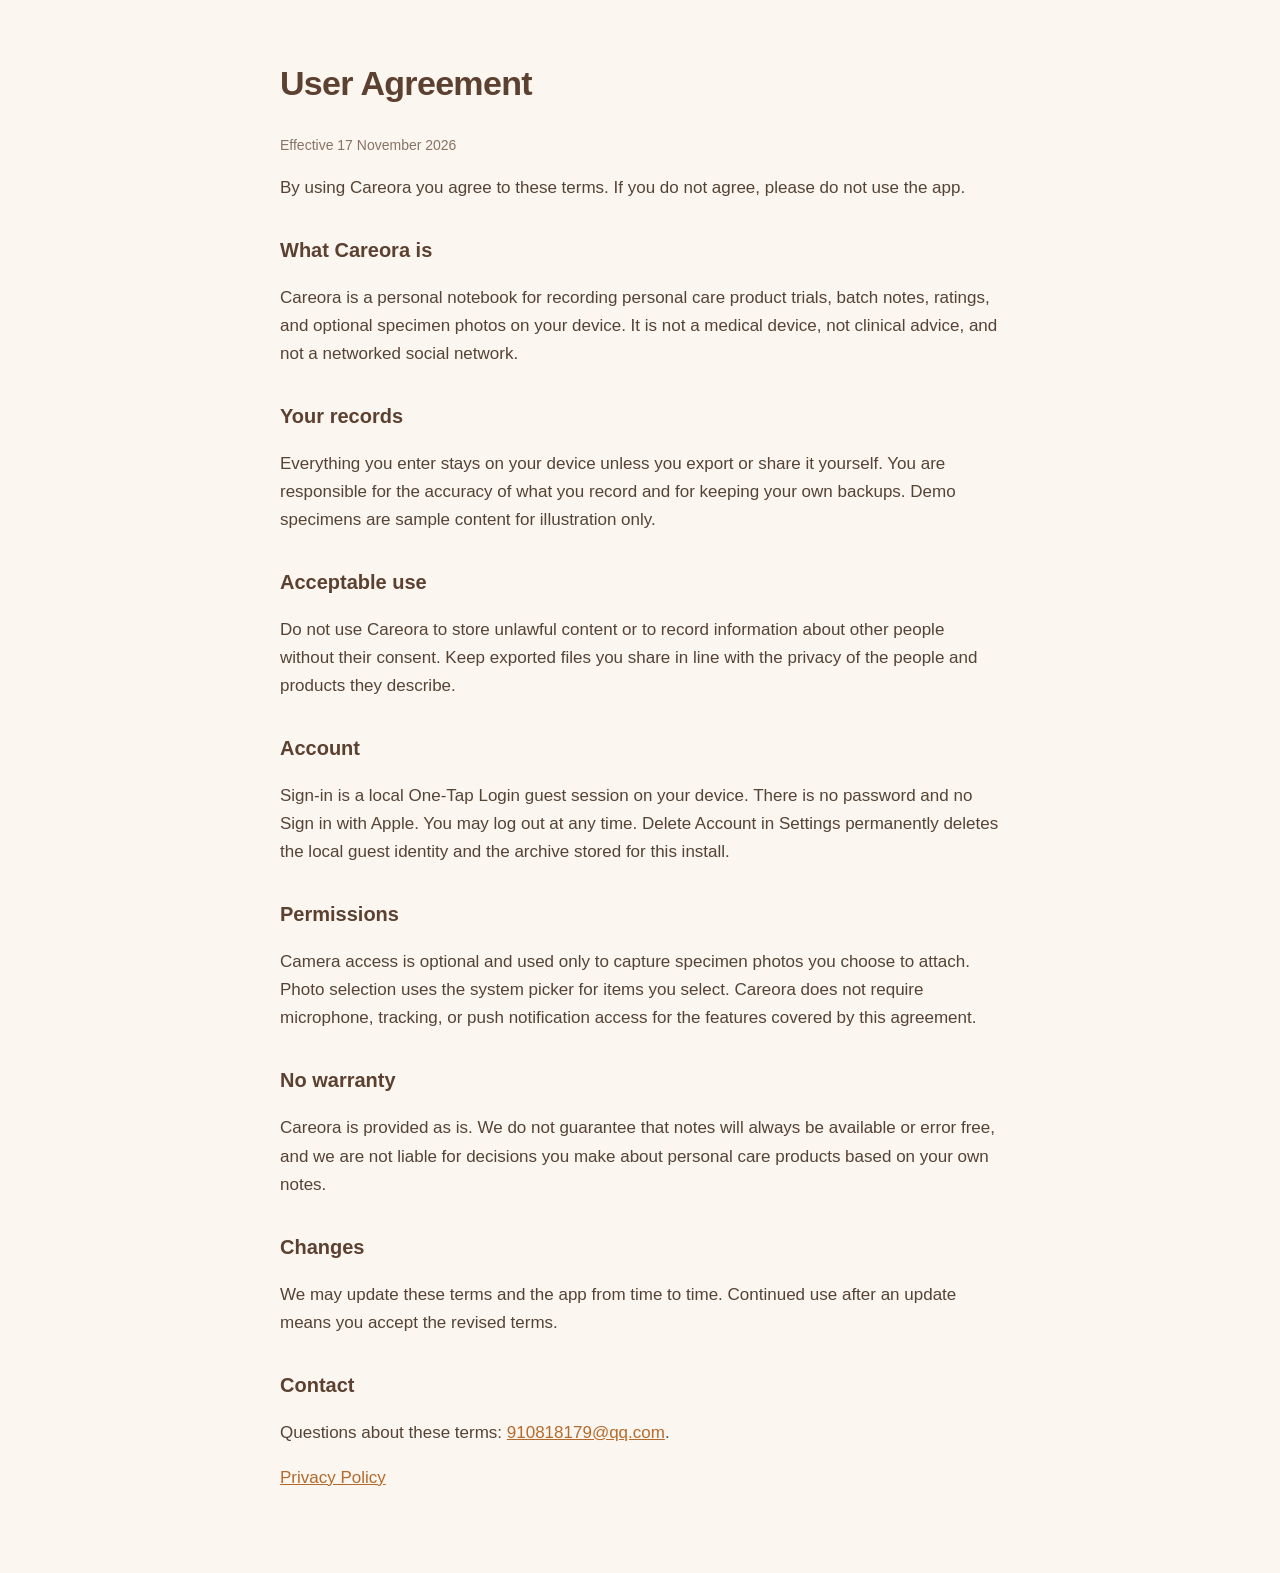
==== user-agreement.html @ c08be491 "Add Careora Privacy Policy and User Agreement." ====
<!DOCTYPE html>
<html lang="en">
<head>
  <meta charset="utf-8">
  <meta name="viewport" content="width=device-width, initial-scale=1">
  <title>User Agreement</title>
  <link rel="stylesheet" href="legal.css">
</head>
<body>
  <main>
    <h1>User Agreement</h1>
    <p class="meta">Effective 17 November 2026</p>
    <p>By using Careora you agree to these terms. If you do not agree, please do not use the app.</p>

    <h2>What Careora is</h2>
    <p>Careora is a personal notebook for recording personal care product trials, batch notes, ratings, and optional specimen photos on your device. It is not a medical device, not clinical advice, and not a networked social network.</p>

    <h2>Your records</h2>
    <p>Everything you enter stays on your device unless you export or share it yourself. You are responsible for the accuracy of what you record and for keeping your own backups. Demo specimens are sample content for illustration only.</p>

    <h2>Acceptable use</h2>
    <p>Do not use Careora to store unlawful content or to record information about other people without their consent. Keep exported files you share in line with the privacy of the people and products they describe.</p>

    <h2>Account</h2>
    <p>Sign-in is a local One-Tap Login guest session on your device. There is no password and no Sign in with Apple. You may log out at any time. Delete Account in Settings permanently deletes the local guest identity and the archive stored for this install.</p>

    <h2>Permissions</h2>
    <p>Camera access is optional and used only to capture specimen photos you choose to attach. Photo selection uses the system picker for items you select. Careora does not require microphone, tracking, or push notification access for the features covered by this agreement.</p>

    <h2>No warranty</h2>
    <p>Careora is provided as is. We do not guarantee that notes will always be available or error free, and we are not liable for decisions you make about personal care products based on your own notes.</p>

    <h2>Changes</h2>
    <p>We may update these terms and the app from time to time. Continued use after an update means you accept the revised terms.</p>

    <h2>Contact</h2>
    <p>Questions about these terms: <a href="mailto:910818179@qq.com">910818179@qq.com</a>.</p>
    <p><a href="privacy-policy.html">Privacy Policy</a></p>
  </main>
</body>
</html>
---- legal.css ----
:root { color-scheme: light; }
body {
  margin: 0;
  background: #fbf6f0;
  color: #2d2621;
  font: 17px/1.65 -apple-system, BlinkMacSystemFont, "Segoe UI", sans-serif;
}
main { max-width: 720px; margin: 0 auto; padding: 32px 20px 64px; }
h1 { font-weight: 700; letter-spacing: -0.02em; color: #5c4030; }
h2 { font-size: 20px; margin-top: 2rem; color: #5c4030; }
a { color: #b56a2b; }
p, li { color: #554336; }
.meta { color: #887364; font-size: 14px; }
ul { padding-left: 1.2rem; }
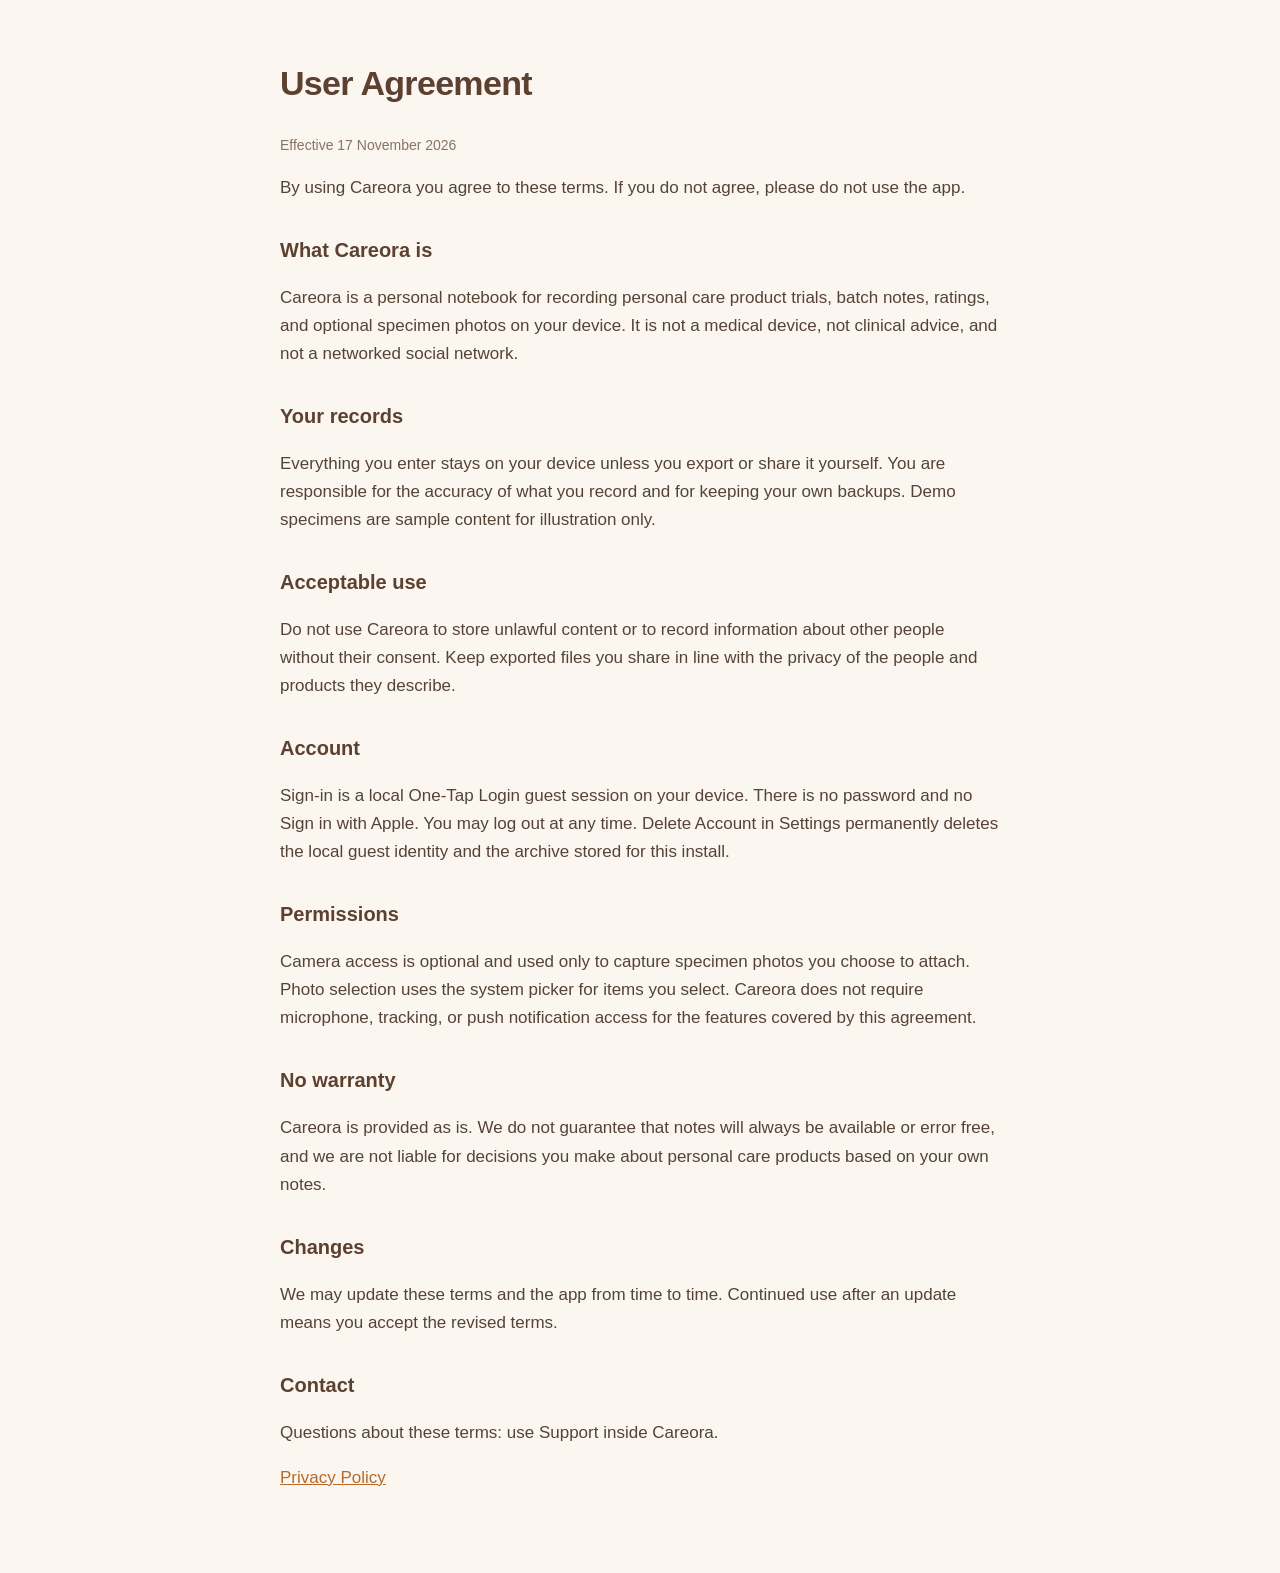
==== commit eccd2631: "Remove personal email from legal Contact sections." ====
--- a/user-agreement.html
+++ b/user-agreement.html
@@ -34,7 +34,7 @@
     <p>We may update these terms and the app from time to time. Continued use after an update means you accept the revised terms.</p>
 
     <h2>Contact</h2>
-    <p>Questions about these terms: <a href="mailto:910818179@qq.com">910818179@qq.com</a>.</p>
+    <p>Questions about these terms: use Support inside Careora.</p>
     <p><a href="privacy-policy.html">Privacy Policy</a></p>
   </main>
 </body>
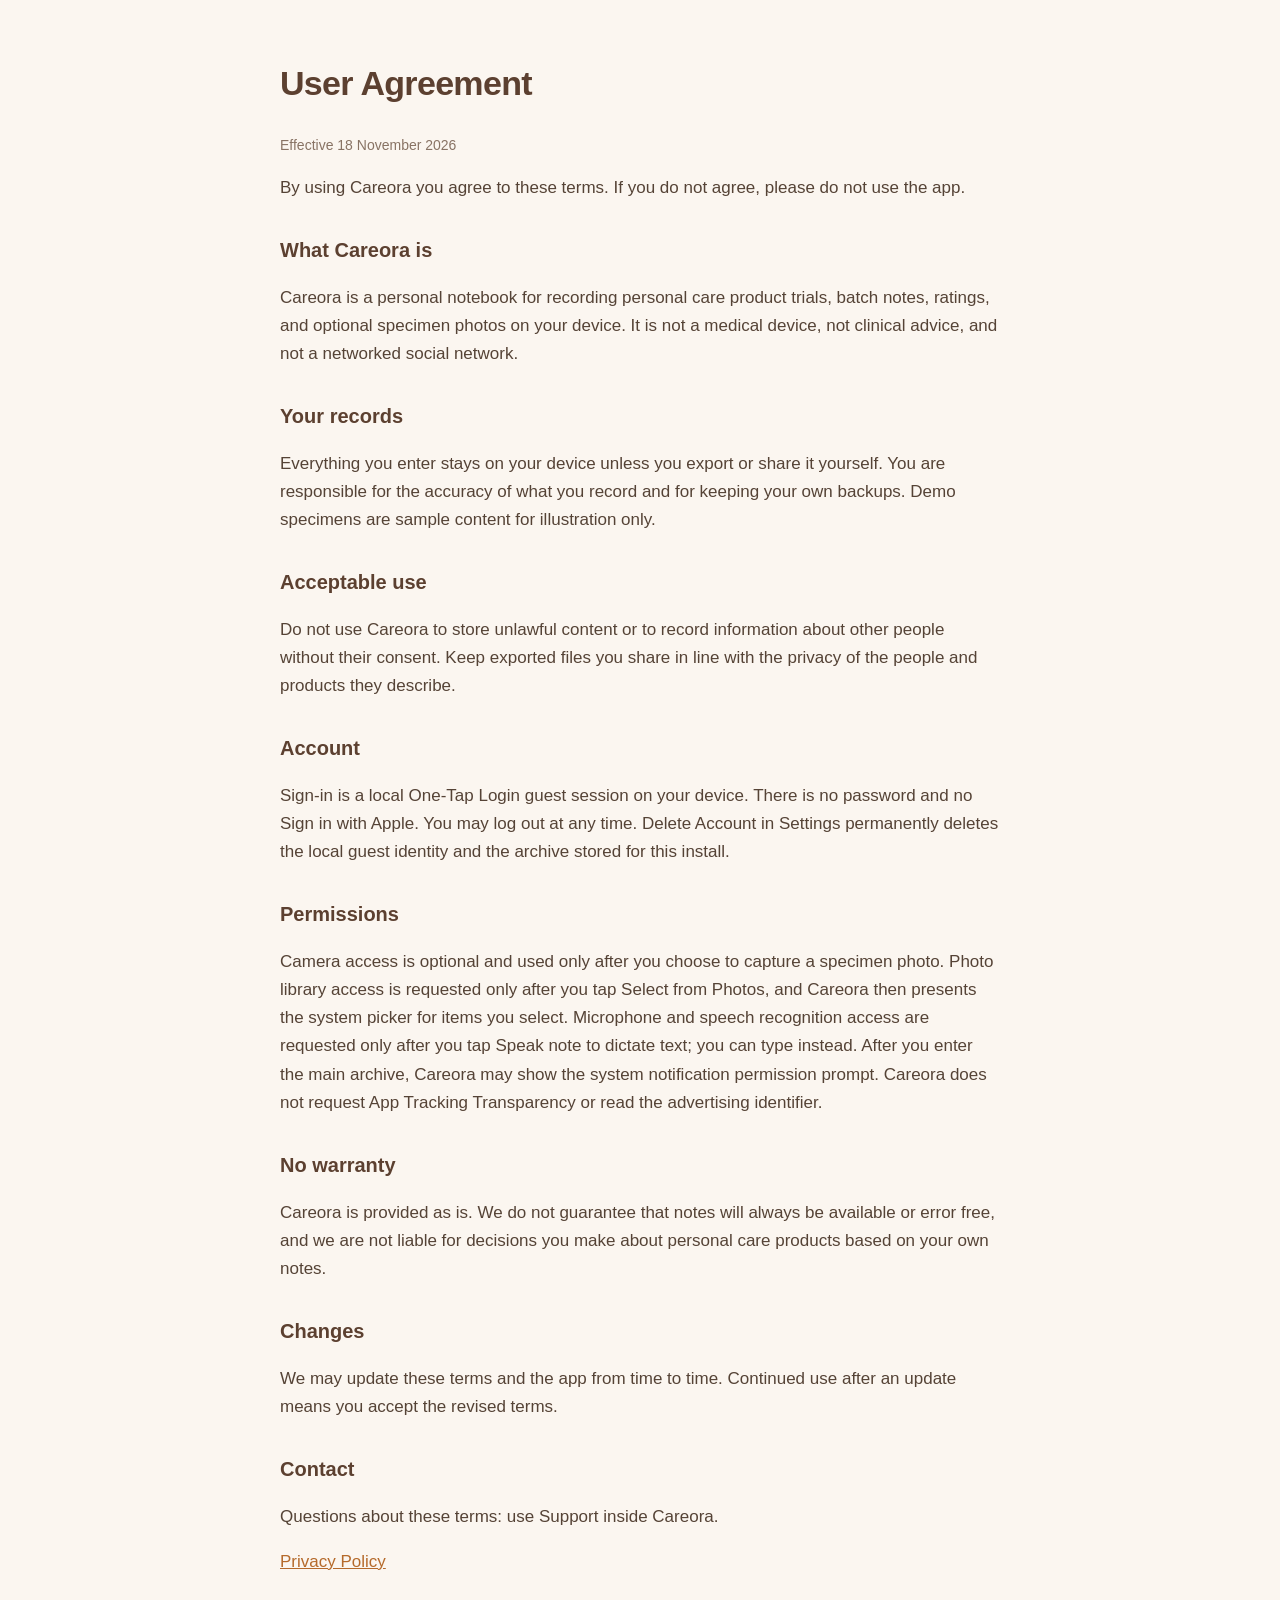
==== commit 44bbc762: "Align User Agreement permissions with Speak note, photos, and notifications." ====
--- a/user-agreement.html
+++ b/user-agreement.html
@@ -9,7 +9,7 @@
 <body>
   <main>
     <h1>User Agreement</h1>
-    <p class="meta">Effective 17 November 2026</p>
+    <p class="meta">Effective 18 November 2026</p>
     <p>By using Careora you agree to these terms. If you do not agree, please do not use the app.</p>
 
     <h2>What Careora is</h2>
@@ -25,7 +25,7 @@
     <p>Sign-in is a local One-Tap Login guest session on your device. There is no password and no Sign in with Apple. You may log out at any time. Delete Account in Settings permanently deletes the local guest identity and the archive stored for this install.</p>
 
     <h2>Permissions</h2>
-    <p>Camera access is optional and used only to capture specimen photos you choose to attach. Photo selection uses the system picker for items you select. Careora does not require microphone, tracking, or push notification access for the features covered by this agreement.</p>
+    <p>Camera access is optional and used only after you choose to capture a specimen photo. Photo library access is requested only after you tap Select from Photos, and Careora then presents the system picker for items you select. Microphone and speech recognition access are requested only after you tap Speak note to dictate text; you can type instead. After you enter the main archive, Careora may show the system notification permission prompt. Careora does not request App Tracking Transparency or read the advertising identifier.</p>
 
     <h2>No warranty</h2>
     <p>Careora is provided as is. We do not guarantee that notes will always be available or error free, and we are not liable for decisions you make about personal care products based on your own notes.</p>
